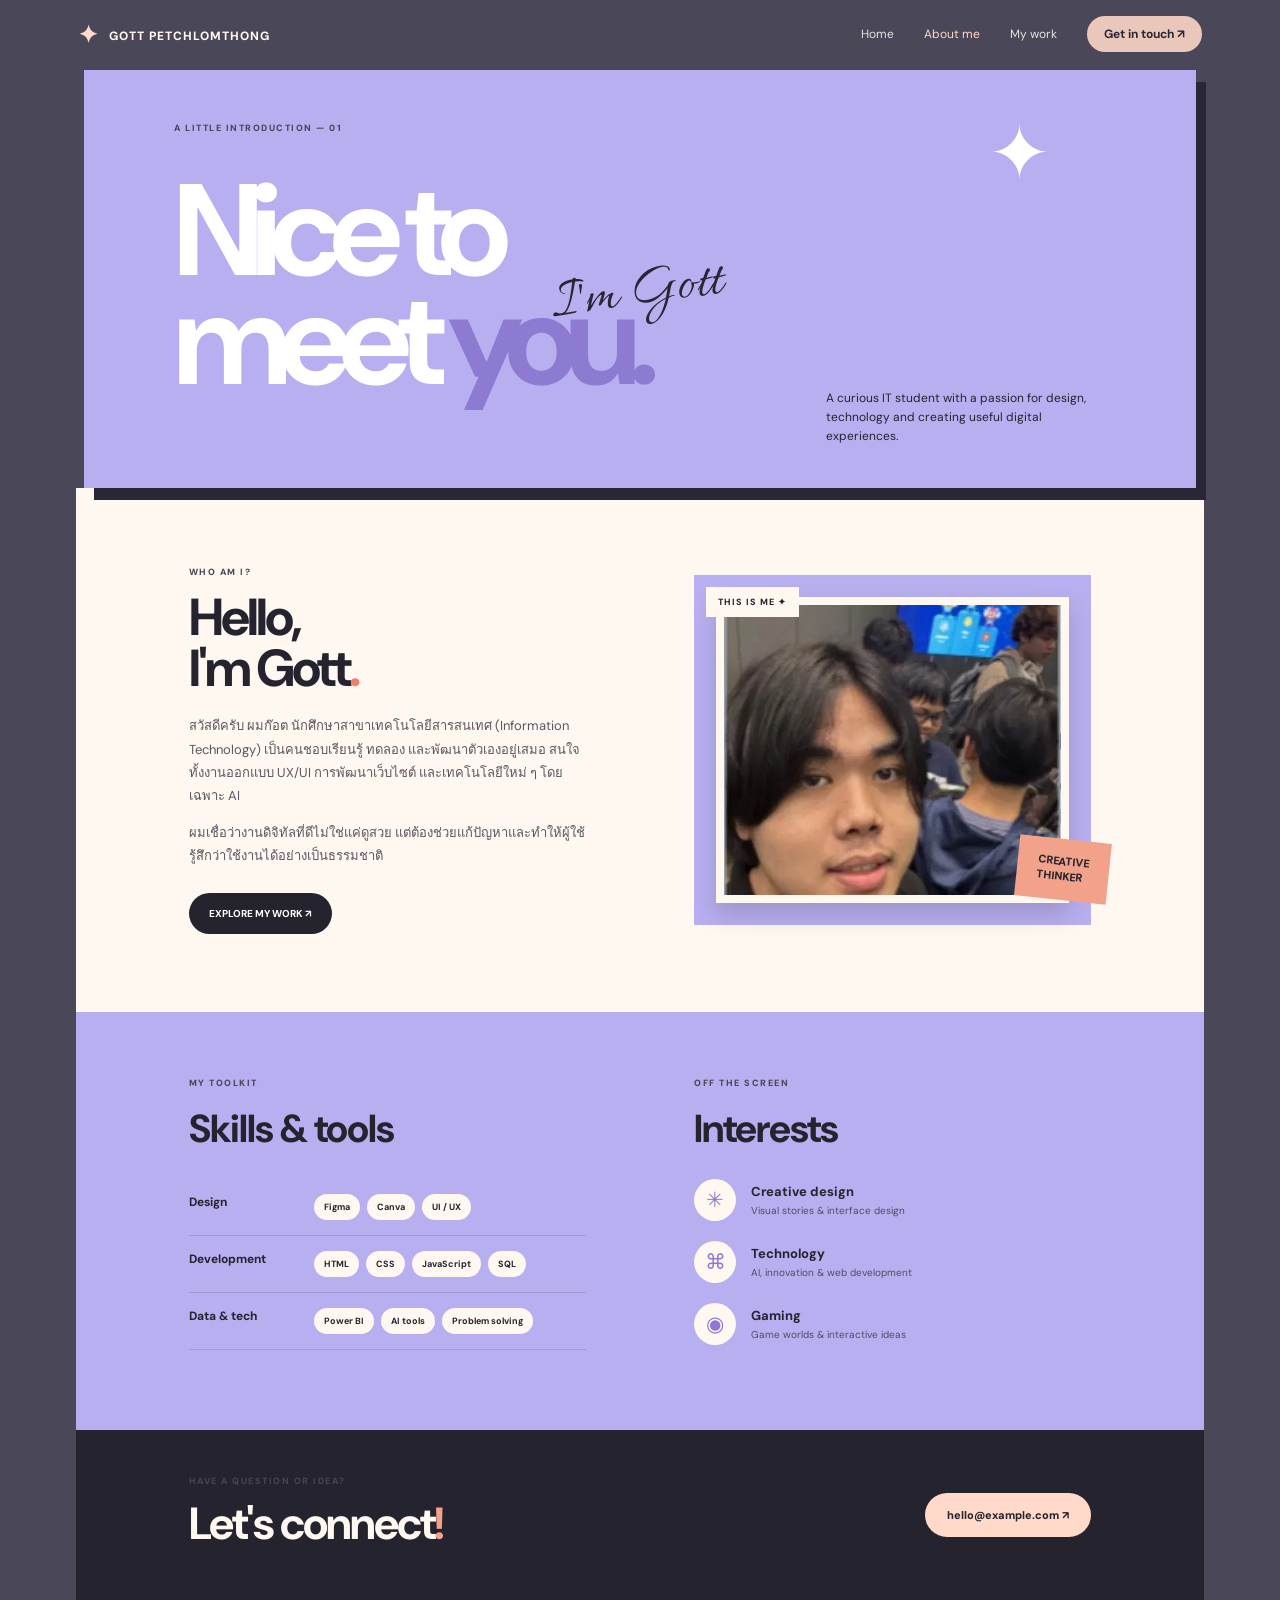
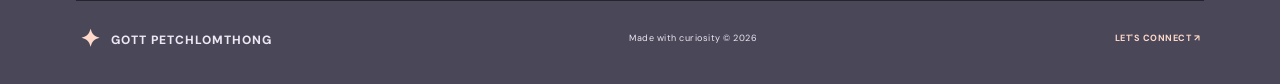
==== about.html @ ad232e7f "Add files via upload" ====
<!DOCTYPE html>
<html lang="th"><head>
<meta charset="UTF-8"><meta name="viewport" content="width=device-width, initial-scale=1.0">
<title>About me | Gott</title>
<link rel="preconnect" href="https://fonts.googleapis.com"><link rel="preconnect" href="https://fonts.gstatic.com" crossorigin>
<link href="https://fonts.googleapis.com/css2?family=DM+Sans:wght@400;500;600;700;800&family=Allura&display=swap" rel="stylesheet">
<link rel="stylesheet" href="style.css"></head>
<body>
<header class="site-header"><a class="brand" href="index.html"><span>✦</span> GOTT PETCHLOMTHONG</a><button class="menu-toggle" type="button" aria-label="เปิดเมนู" aria-expanded="false">☰</button><nav class="nav-links"><a href="index.html">Home</a><a class="active" href="about.html">About me</a><a href="mywork.html">My work</a><a class="nav-cta" href="mailto:hello@example.com">Get in touch ↗</a></nav></header>
<main class="page-wrap">
<section class="page-hero lavender-card">
  <p class="eyebrow">A LITTLE INTRODUCTION — 01</p><h1>Nice to<br>meet <em>you.</em></h1><div class="hero-script">I'm Gott</div><span class="hero-star">✦</span>
  <p class="hero-summary">A curious IT student with a passion for design, technology and creating useful digital experiences.</p>
</section>
<section class="about-story">
  <div class="story-copy"><p class="eyebrow">WHO AM I?</p><h2>Hello,<br>I'm Gott<span>.</span></h2>
    <p>สวัสดีครับ ผมก๊อต นักศึกษาสาขาเทคโนโลยีสารสนเทศ (Information Technology) เป็นคนชอบเรียนรู้ ทดลอง และพัฒนาตัวเองอยู่เสมอ สนใจทั้งงานออกแบบ UX/UI การพัฒนาเว็บไซต์ และเทคโนโลยีใหม่ ๆ โดยเฉพาะ AI</p>
    <p>ผมเชื่อว่างานดิจิทัลที่ดีไม่ใช่แค่ดูสวย แต่ต้องช่วยแก้ปัญหาและทำให้ผู้ใช้รู้สึกว่าใช้งานได้อย่างเป็นธรรมชาติ</p>
    <a class="dark-button" href="mywork.html">EXPLORE MY WORK ↗</a>
  </div>
  <div class="profile-photo-wrap">
    <span class="photo-label">THIS IS ME ✦</span>
    <img class="profile-photo" src="gott-profile.jpg" alt="รูปถ่ายของก๊อต">
    <span class="photo-sticker">CREATIVE<br>THINKER</span>
  </div>
</section>
<section class="about-details" id="interests">
  <div><p class="eyebrow">MY TOOLKIT</p><h2>Skills & tools</h2>
    <div class="skill-row"><b>Design</b><div><span>Figma</span><span>Canva</span><span>UI / UX</span></div></div>
    <div class="skill-row"><b>Development</b><div><span>HTML</span><span>CSS</span><span>JavaScript</span><span>SQL</span></div></div>
    <div class="skill-row"><b>Data & tech</b><div><span>Power BI</span><span>AI tools</span><span>Problem solving</span></div></div>
  </div>
  <div><p class="eyebrow">OFF THE SCREEN</p><h2>Interests</h2>
    <div class="interest-row"><i>✳</i><span><b>Creative design</b><small>Visual stories & interface design</small></span></div>
    <div class="interest-row"><i>⌘</i><span><b>Technology</b><small>AI, innovation & web development</small></span></div>
    <div class="interest-row"><i>◉</i><span><b>Gaming</b><small>Game worlds & interactive ideas</small></span></div>
  </div>
</section>
<section class="connect-band" id="connect"><div><p class="eyebrow">HAVE A QUESTION OR IDEA?</p><h2>Let's connect<span>!</span></h2></div><a href="mailto:hello@example.com">hello@example.com ↗</a></section>
</main>
<footer><a class="brand" href="index.html"><span>✦</span> GOTT PETCHLOMTHONG</a><span>Made with curiosity © 2026</span><a href="mailto:hello@example.com">LET'S CONNECT ↗</a></footer>
<script src="script.js"></script></body></html>
---- style.css ----
:root{--lav:#b8aff0;--lav2:#a99fea;--peach:#ffd9c9;--ink:#25232e;--cream:#fff8f1;--bg:#4a4758;--coral:#ed806d;--green:#486c5b}
*{box-sizing:border-box}html{scroll-behavior:smooth}body{margin:0;background:var(--bg);color:var(--ink);font-family:"DM Sans",Arial,sans-serif}a{color:inherit;text-decoration:none}.site-header{max-width:1180px;height:68px;margin:auto;padding:0 28px;display:flex;align-items:center;justify-content:space-between;color:var(--cream)}.brand{font-size:12px;font-weight:800;letter-spacing:1px}.brand span{color:var(--peach);font-size:24px;vertical-align:-3px;margin-right:6px}.nav-links{display:flex;gap:30px;align-items:center;font-size:12px}.nav-links a{opacity:.88}.nav-links a:hover,.nav-links .active{color:var(--peach);opacity:1}.nav-cta{background:var(--peach);color:var(--ink)!important;padding:10px 17px;border-radius:30px;font-weight:700}.menu-toggle{display:none;background:none;border:0;color:white;font-size:24px;cursor:pointer}.page-wrap{max-width:1180px;margin:auto;padding:0 26px}
.cover{height:440px;background:var(--lav);margin:2px 8px 48px;box-shadow:12px 14px 0 #292735;position:relative;overflow:hidden;padding:32px 6.5%;color:var(--cream)}.cover-top{display:flex;justify-content:space-between;color:var(--ink);font-size:10px;font-weight:700}.cover h1{font-size:clamp(100px,18vw,210px);line-height:.9;letter-spacing:-.095em;text-align:center;margin:88px 0 0;font-weight:800}.signature{position:absolute;top:46%;left:50%;transform:translate(-50%,-50%);font:clamp(38px,6vw,66px) "Allura",cursive;color:#25232e;white-space:nowrap}.cover-bottom{position:absolute;bottom:36px;left:11%;right:11%;display:flex;align-items:center;justify-content:space-between;gap:10px;font-size:10px;color:var(--ink)}.social-icon{width:28px;height:28px;border-radius:50%;background:#17151d;color:white;display:grid;place-items:center;font-weight:700;font-size:13px}.sparkle{position:absolute;color:white;font-size:48px;font-style:normal;text-shadow:0 0 12px #fff8}.sparkle-a{left:6%;top:27%}.sparkle-b{left:30%;bottom:4%;font-size:55px}.sparkle-c{right:16%;top:6%;font-size:56px}.sparkle-d{right:10%;top:20%;font-size:38px}
.home-grid{display:grid;grid-template-columns:1fr 1fr;gap:28px;padding-bottom:65px}.feature-card{min-height:260px;padding:28px 30px;position:relative;overflow:hidden;box-shadow:9px 10px 0 #292735;display:block;transition:transform .2s}.feature-card:hover{transform:translateY(-5px)}.peach-card{background:var(--peach)}.lavender-card{background:var(--lav)}.feature-card .arrow{position:absolute;right:22px;top:19px}.eyebrow{font-size:9px;font-weight:800;letter-spacing:1.5px;margin:0 0 14px;color:#494452}.feature-card h2{font-size:36px;line-height:1.02;letter-spacing:-1.8px;margin:15px 0 12px}.card-description{font-size:11px;line-height:1.55;max-width:235px}.card-link{font-size:9px;letter-spacing:1px;font-weight:800;display:inline-block;margin-top:12px}.abstract-person{position:absolute;right:9%;bottom:18px;width:38%;height:185px;border-radius:48% 48% 8px 8px;background:#f2a995;display:grid;place-items:center;font:900 120px Georgia;color:#674d5a}.abstract-person span{position:absolute;right:10px;top:12px;color:white;font-size:30px}.social-feature h2{font-size:34px}.phone-mockup{position:absolute;right:17%;top:58px;width:85px;height:150px;border:5px solid #25232e;border-radius:16px;background:var(--cream);padding:20px 8px;transform:rotate(-8deg)}.phone-speaker{height:5px;width:35px;border-radius:6px;background:#25232e;margin:0 auto 10px}.phone-block{height:34px;margin:7px 0;border-radius:4px}.phone-block.pink{background:#ee9aab}.phone-block.green{background:#7d9b8c}.phone-line{height:5px;background:#d1cbdc;margin:7px 0;border-radius:5px}.phone-line.short{width:60%}.social-caption{position:absolute;bottom:13px;left:30px;font-size:10px;max-width:220px}.floating-stars{position:absolute;right:7%;top:55px;color:white;font-size:25px;line-height:2}.projects-feature{text-align:center;min-height:285px}.projects-feature h2{font-size:32px;margin:8px}.center-caption{font-size:10px;margin:0}.mini-projects{display:flex;justify-content:center;gap:13px;margin:25px auto 0;max-width:400px}.mini-project{width:28%;height:105px;display:flex;flex-direction:column;justify-content:space-between;text-align:left;padding:11px;color:white;box-shadow:0 5px 10px #3d354c30;transform:rotate(-2deg)}.mini-project:nth-child(2){transform:rotate(2deg)}.mini-project b{font-size:16px;line-height:1}.mini-project small{font-size:7px}.blue{background:#42658b}.coral{background:#ec866f}.forest{background:#416d5d}.second-projects h2{font-size:34px}.poster-row{display:flex;justify-content:center;gap:12px;margin-top:20px}.poster{width:27%;height:112px;display:grid;place-content:center;text-align:center;font-size:13px;font-weight:800;line-height:1.1;box-shadow:0 5px 10px #3d354c30}.poster-one{background:#e89fb4;color:#522c48;transform:rotate(-3deg)}.poster-two{background:#3b5681;color:white;transform:rotate(2deg)}.poster-three{background:#f4b25d;color:#332b38;transform:rotate(-2deg)}.coral-dot{color:var(--coral)}.interest-icons{display:flex;justify-content:space-between;max-width:350px;margin-top:24px}.interest-icons span{font-size:25px;text-align:center;color:#8e78d3}.interest-icons small{display:block;font-size:9px;color:var(--ink);font-weight:700}.together-feature{display:flex;align-items:center;justify-content:space-around;min-height:260px}.together-feature h2{font-size:38px;color:white}.contact-lines{display:flex;flex-direction:column;gap:12px;font-size:10px}.together-star{position:absolute;right:22%;bottom:15px;color:white;font-size:45px}
footer{max-width:1180px;margin:auto;padding:22px 30px 30px;display:flex;justify-content:space-between;align-items:center;color:#eee7f4;font-size:9px;letter-spacing:.5px}footer>a:last-child{color:var(--peach);font-weight:700}
.page-hero{margin:2px 8px 0;min-height:380px;padding:52px 8%;position:relative;box-shadow:10px 12px 0 #292735;overflow:hidden}.page-hero h1{font-size:clamp(75px,12vw,130px);line-height:.84;letter-spacing:-.09em;color:white;margin:42px 0}.page-hero h1 em{font-style:normal;color:#8d7bd2}.peach-card.page-hero h1 em{color:#e97960}.hero-script{position:absolute;left:42%;top:45%;font:58px "Allura",cursive;transform:rotate(-8deg);color:#292631}.dark-script{color:#4b3435}.hero-star{position:absolute;right:13%;top:35px;font-size:75px;color:white}.hero-summary{position:absolute;right:9%;bottom:30px;max-width:270px;font-size:12px;line-height:1.6}
.about-story{background:var(--cream);padding:78px 10%;display:grid;grid-template-columns:1fr 1fr;gap:12%;align-items:center}.story-copy h2{font-size:52px;line-height:.98;letter-spacing:-3px;margin:12px 0 20px}.story-copy h2 span{color:var(--coral)}.story-copy>p:not(.eyebrow){font-size:13px;line-height:1.8;color:#5b5660}.dark-button{display:inline-block;background:var(--ink);color:white;padding:14px 20px;border-radius:25px;font-size:10px;font-weight:700;margin-top:12px}.profile-photo-wrap{height:350px;background:var(--lav);position:relative;display:flex;align-items:center;justify-content:center;padding:22px}.profile-photo{width:100%;height:100%;object-fit:cover;object-position:center 35%;border:8px solid var(--cream);box-shadow:0 12px 22px #38304435}.photo-label{position:absolute;top:12px;left:12px;z-index:2;background:var(--cream);padding:9px 12px;font-size:9px;font-weight:800;letter-spacing:1px}.photo-sticker{position:absolute;right:-18px;bottom:25px;background:#f2a18a;padding:15px 20px;font-size:11px;font-weight:800;line-height:1.4;transform:rotate(6deg)}
.about-details{background:var(--lav);padding:65px 10%;display:grid;grid-template-columns:1fr 1fr;gap:12%}.about-details h2{font-size:39px;letter-spacing:-1px;margin:10px 0 25px}.skill-row{padding:15px 0;border-bottom:1px solid #635d8540;display:grid;grid-template-columns:115px 1fr;gap:10px;font-size:12px}.skill-row>div{display:flex;gap:7px;flex-wrap:wrap}.skill-row span{background:var(--cream);padding:7px 10px;border-radius:20px;font-size:9px;font-weight:700}.interest-row{display:flex;align-items:center;gap:15px;margin:20px 0}.interest-row i{width:42px;height:42px;border-radius:50%;background:var(--cream);display:grid;place-items:center;font-size:21px;font-style:normal;color:#8e78d3}.interest-row b,.interest-row small{display:block}.interest-row b{font-size:13px}.interest-row small{font-size:10px;margin-top:4px;color:#514c5c}.connect-band{background:#25232e;color:var(--cream);padding:45px 10%;display:flex;align-items:center;justify-content:space-between}.connect-band h2{font-size:45px;line-height:1;margin:10px 0;letter-spacing:-2px}.connect-band h2 span{color:#f3a18a}.connect-band>a{background:var(--peach);color:var(--ink);padding:15px 22px;border-radius:25px;font-size:11px;font-weight:800}
.work-section{background:var(--cream);padding:70px 8%}.work-heading{display:flex;justify-content:space-between;align-items:end;margin-bottom:40px}.work-heading h2{font-size:48px;letter-spacing:-2px;margin:8px 0}.work-heading h2 span{color:var(--coral)}.work-heading>p{text-align:right;font-size:9px;line-height:1.8}.work-item{display:grid;grid-template-columns:1.05fr .95fr;gap:8%;align-items:center;margin-bottom:65px}.work-item:last-child{margin-bottom:0}.work-item.reverse .work-art{order:2}.work-item.reverse .work-copy{order:1}.work-art{height:275px;position:relative;display:grid;place-items:center;overflow:hidden}.art-label{position:absolute;left:16px;top:15px;font-size:9px;font-weight:800;letter-spacing:1px;z-index:2}.ux-art{background:#c1b8f1}.browser{width:78%;height:190px;background:var(--cream);box-shadow:0 12px 25px #37304730;transform:rotate(-3deg)}.browser-bar{height:24px;background:#292631;color:white;padding:7px 12px;font-size:8px}.browser-bar span{color:#d8d2ed}.browser-body{padding:16px 20px;position:relative}.browser-body small{font-size:7px;letter-spacing:1px;color:#8a79ce}.browser-body b{display:block;font-size:23px;line-height:1;margin:10px 0}.search-mock{background:#eeeaf8;border-radius:20px;padding:8px 12px;font-size:8px;width:65%}.mock-blocks{position:absolute;right:14px;bottom:10px;display:flex;gap:4px}.mock-blocks i{width:25px;height:43px;background:#e8aa9c;border-radius:4px}.mock-blocks i:nth-child(2){background:#829c8d}.mock-blocks i:nth-child(3){background:#d8c18b}.pdpa-art{background:#f4a18b}.pdpa-poster{background:#344e60;color:white;width:62%;height:205px;padding:20px;position:relative;box-shadow:0 10px 20px #553d4a40;transform:rotate(4deg)}.pdpa-poster small{font-size:8px;letter-spacing:1px}.pdpa-poster b{display:block;font-size:38px;line-height:.9;margin-top:22px}.pdpa-poster i{position:absolute;right:22px;top:45px;font-size:55px;color:#f4bd5c}.pdpa-poster span{position:absolute;bottom:15px;font-size:7px;letter-spacing:1px}.dashboard-art{background:#b9d0c2}.dashboard{background:#f7f5ef;width:78%;height:190px;padding:17px;box-shadow:0 10px 20px #3b4c4230}.dashboard>b{font-size:9px;letter-spacing:1px}.dashboard>b small{float:right}.kpis{display:flex;gap:8px;margin:16px 0}.kpis i{background:#e9e6dc;padding:8px;flex:1;font-size:12px;font-style:normal}.kpis i small{display:block;font-size:7px}.bars{height:75px;display:flex;align-items:end;gap:12px;padding:0 20px;border-bottom:1px solid #aaa}.bars i{display:block;flex:1;background:#7d9f8c;height:40%;border-radius:3px 3px 0 0}.bars i:nth-child(2){height:65%}.bars i:nth-child(3){height:48%}.bars i:nth-child(4){height:85%}.bars i:nth-child(5){height:70%}.bars i:nth-child(6){height:100%}.web-art{background:#e7b6a8}.web-mock{width:80%;height:200px;background:#f8f1e8;position:relative;padding:15px;box-shadow:0 10px 20px #553d4a40}.web-mock label{font-size:8px;font-weight:800}.web-mock label span{float:right}.web-mock>b{display:block;font-size:38px;line-height:.9;margin:25px 0}.web-mock em{color:#9a84dd;font-style:normal}.web-mock>small{font-size:7px;letter-spacing:2px}.work-copy .eyebrow{color:#8b78cf}.work-copy h3{font-size:29px;margin:8px 0 12px;letter-spacing:-1px}.work-copy>p:not(.eyebrow){font-size:12px;line-height:1.8;color:#625c66}.tags{display:flex;gap:7px;flex-wrap:wrap;margin-top:18px}.tags span{background:#eeeaf8;color:#514a64;padding:8px 11px;border-radius:20px;font-size:9px;font-weight:700}
@media(max-width:760px){.site-header{height:62px;padding:0 18px}.menu-toggle{display:block}.nav-links{display:none;position:absolute;top:62px;left:0;right:0;background:#383543;padding:22px;flex-direction:column;align-items:flex-start;z-index:10}.nav-links.open{display:flex}.page-wrap{padding:0 14px}.cover{height:330px;margin:2px 4px 32px;padding:24px 5%}.cover h1{font-size:clamp(72px,18vw,130px);margin-top:85px}.signature{font-size:42px;top:48%}.cover-bottom{left:5%;right:5%;bottom:18px;justify-content:center;flex-wrap:wrap;gap:8px;font-size:8px}.social-icon{width:23px;height:23px;font-size:11px}.home-grid{grid-template-columns:1fr;gap:19px;padding-bottom:40px}.feature-card{padding:24px}.feature-card h2{font-size:34px}.about-feature{min-height:270px}.abstract-person{height:175px}.social-feature{min-height:255px}.projects-feature{min-height:270px}.together-feature{display:block;min-height:230px;padding-top:42px}.contact-lines{margin-top:18px}.together-feature h2{font-size:35px}.page-hero{min-height:340px;padding:40px 7%;margin:2px 4px 0}.page-hero h1{font-size:clamp(70px,17vw,110px);margin-top:45px}.hero-script{left:35%;font-size:43px}.hero-star{font-size:55px}.hero-summary{left:8%;right:8%;bottom:18px;font-size:10px}.about-story,.about-details{grid-template-columns:1fr;padding:50px 8%;gap:35px}.story-copy h2{font-size:46px}.profile-photo-wrap{height:330px;margin-right:10px}.about-details h2{font-size:34px}.connect-band{padding:38px 8%;display:block}.connect-band h2{font-size:38px}.connect-band>a{display:inline-block;margin-top:20px}.work-section{padding:50px 7%}.work-heading h2{font-size:36px}.work-heading>p{font-size:7px}.work-item{grid-template-columns:1fr;gap:22px;margin-bottom:50px}.work-item.reverse .work-art,.work-item.reverse .work-copy{order:initial}.work-art{height:245px}.work-copy h3{font-size:26px}footer{padding:20px 18px;gap:12px;flex-wrap:wrap}footer span{order:3;width:100%}}
@media(min-width:761px) and (max-width:950px){.cover{height:390px}.cover h1{font-size:160px}.feature-card{padding:22px}.work-item{gap:4%}.work-art{height:245px}}
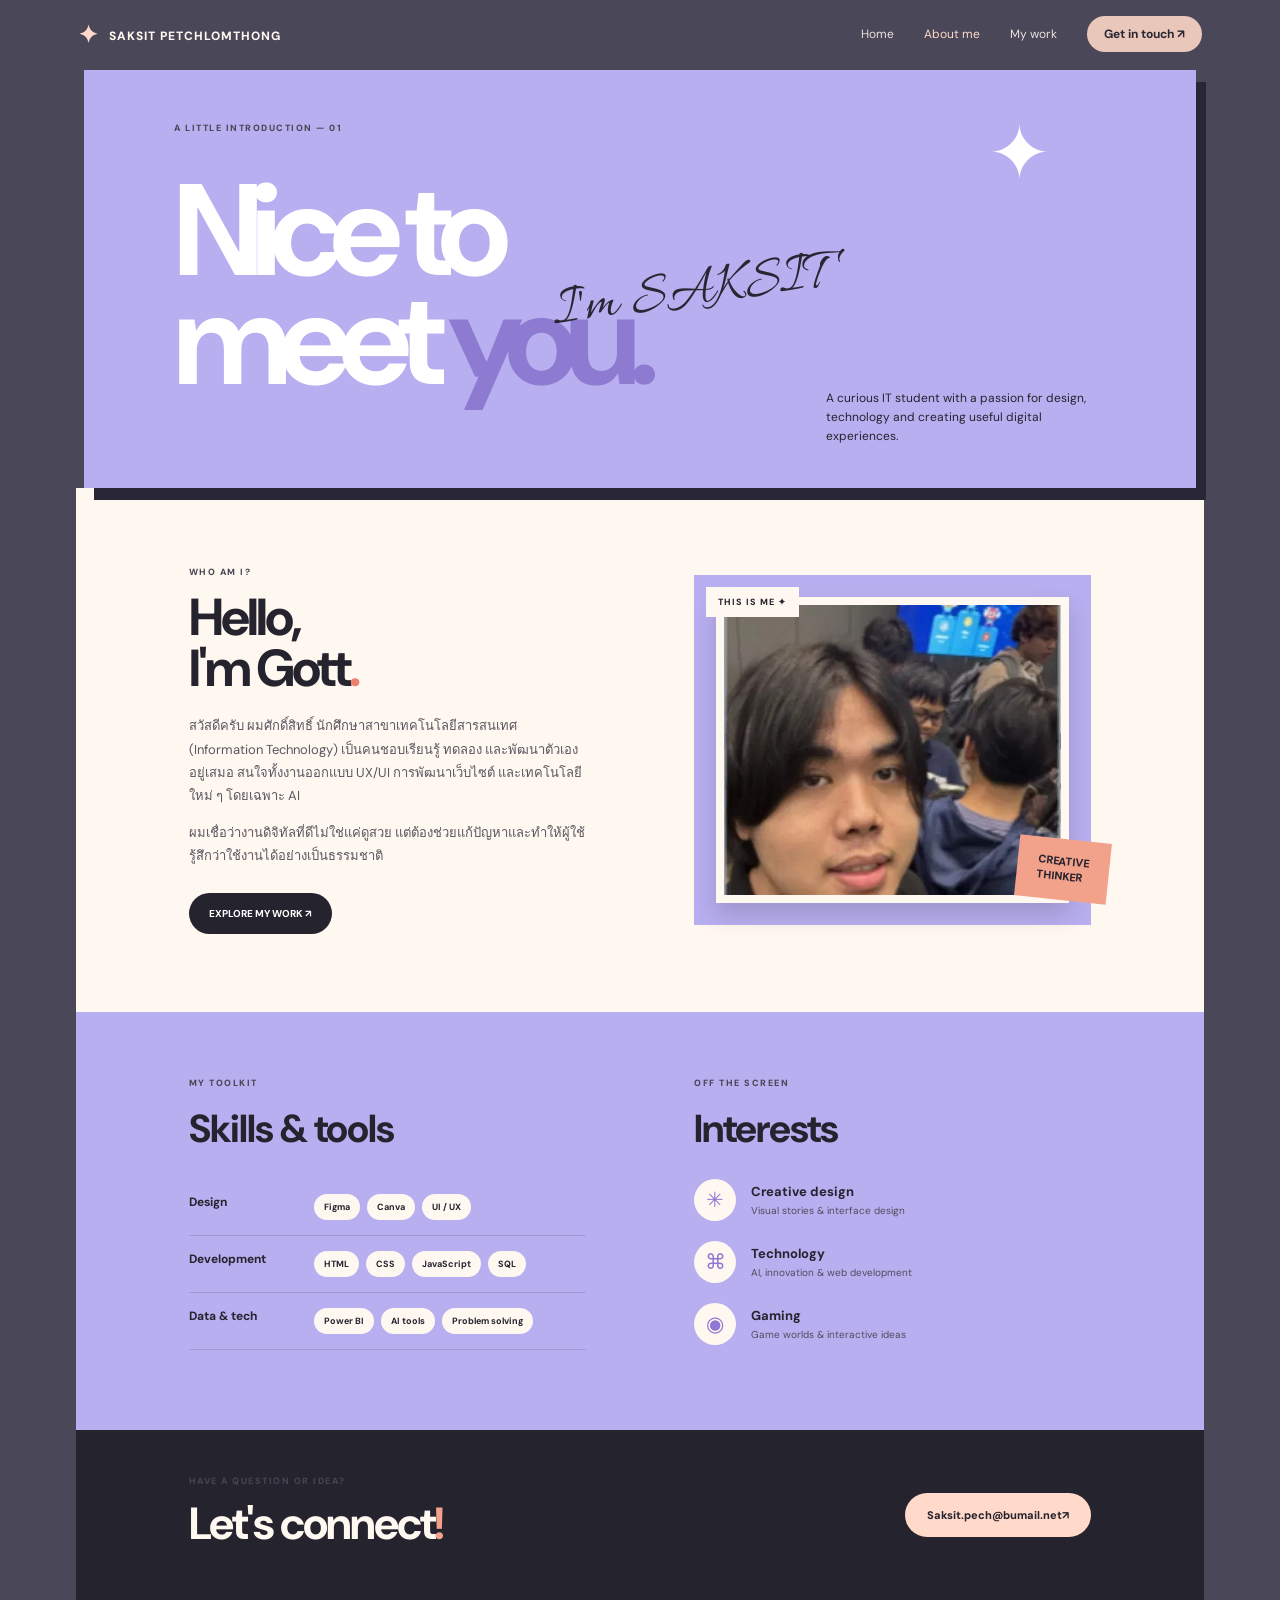
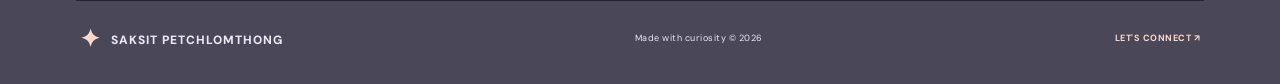
==== commit 562929e3: "Update about.html" ====
--- a/about.html
+++ b/about.html
@@ -1,20 +1,20 @@
 <!DOCTYPE html>
 <html lang="th"><head>
 <meta charset="UTF-8"><meta name="viewport" content="width=device-width, initial-scale=1.0">
-<title>About me | Gott</title>
+<title>About me</title>
 <link rel="preconnect" href="https://fonts.googleapis.com"><link rel="preconnect" href="https://fonts.gstatic.com" crossorigin>
 <link href="https://fonts.googleapis.com/css2?family=DM+Sans:wght@400;500;600;700;800&family=Allura&display=swap" rel="stylesheet">
 <link rel="stylesheet" href="style.css"></head>
 <body>
-<header class="site-header"><a class="brand" href="index.html"><span>✦</span> GOTT PETCHLOMTHONG</a><button class="menu-toggle" type="button" aria-label="เปิดเมนู" aria-expanded="false">☰</button><nav class="nav-links"><a href="index.html">Home</a><a class="active" href="about.html">About me</a><a href="mywork.html">My work</a><a class="nav-cta" href="mailto:hello@example.com">Get in touch ↗</a></nav></header>
+<header class="site-header"><a class="brand" href="index.html"><span>✦</span> SAKSIT PETCHLOMTHONG</a><button class="menu-toggle" type="button" aria-label="เปิดเมนู" aria-expanded="false">☰</button><nav class="nav-links"><a href="index.html">Home</a><a class="active" href="about.html">About me</a><a href="mywork.html">My work</a><a class="nav-cta" href="mailto:hello@example.com">Get in touch ↗</a></nav></header>
 <main class="page-wrap">
 <section class="page-hero lavender-card">
-  <p class="eyebrow">A LITTLE INTRODUCTION — 01</p><h1>Nice to<br>meet <em>you.</em></h1><div class="hero-script">I'm Gott</div><span class="hero-star">✦</span>
+  <p class="eyebrow">A LITTLE INTRODUCTION — 01</p><h1>Nice to<br>meet <em>you.</em></h1><div class="hero-script">I'm SAKSIT</div><span class="hero-star">✦</span>
   <p class="hero-summary">A curious IT student with a passion for design, technology and creating useful digital experiences.</p>
 </section>
 <section class="about-story">
   <div class="story-copy"><p class="eyebrow">WHO AM I?</p><h2>Hello,<br>I'm Gott<span>.</span></h2>
-    <p>สวัสดีครับ ผมก๊อต นักศึกษาสาขาเทคโนโลยีสารสนเทศ (Information Technology) เป็นคนชอบเรียนรู้ ทดลอง และพัฒนาตัวเองอยู่เสมอ สนใจทั้งงานออกแบบ UX/UI การพัฒนาเว็บไซต์ และเทคโนโลยีใหม่ ๆ โดยเฉพาะ AI</p>
+    <p>สวัสดีครับ ผมศักดิ์สิทธิ์ นักศึกษาสาขาเทคโนโลยีสารสนเทศ (Information Technology) เป็นคนชอบเรียนรู้ ทดลอง และพัฒนาตัวเองอยู่เสมอ สนใจทั้งงานออกแบบ UX/UI การพัฒนาเว็บไซต์ และเทคโนโลยีใหม่ ๆ โดยเฉพาะ AI</p>
     <p>ผมเชื่อว่างานดิจิทัลที่ดีไม่ใช่แค่ดูสวย แต่ต้องช่วยแก้ปัญหาและทำให้ผู้ใช้รู้สึกว่าใช้งานได้อย่างเป็นธรรมชาติ</p>
     <a class="dark-button" href="mywork.html">EXPLORE MY WORK ↗</a>
   </div>
@@ -36,7 +36,7 @@
     <div class="interest-row"><i>◉</i><span><b>Gaming</b><small>Game worlds & interactive ideas</small></span></div>
   </div>
 </section>
-<section class="connect-band" id="connect"><div><p class="eyebrow">HAVE A QUESTION OR IDEA?</p><h2>Let's connect<span>!</span></h2></div><a href="mailto:hello@example.com">hello@example.com ↗</a></section>
+<section class="connect-band" id="connect"><div><p class="eyebrow">HAVE A QUESTION OR IDEA?</p><h2>Let's connect<span>!</span></h2></div><a href="mailto:hello@example.com">Saksit.pech@bumail.net↗</a></section>
 </main>
-<footer><a class="brand" href="index.html"><span>✦</span> GOTT PETCHLOMTHONG</a><span>Made with curiosity © 2026</span><a href="mailto:hello@example.com">LET'S CONNECT ↗</a></footer>
-<script src="script.js"></script></body></html>+<footer><a class="brand" href="index.html"><span>✦</span> SAKSIT PETCHLOMTHONG</a><span>Made with curiosity © 2026</span><a href="mailto:hello@example.com">LET'S CONNECT ↗</a></footer>
+<script src="script.js"></script></body></html>
